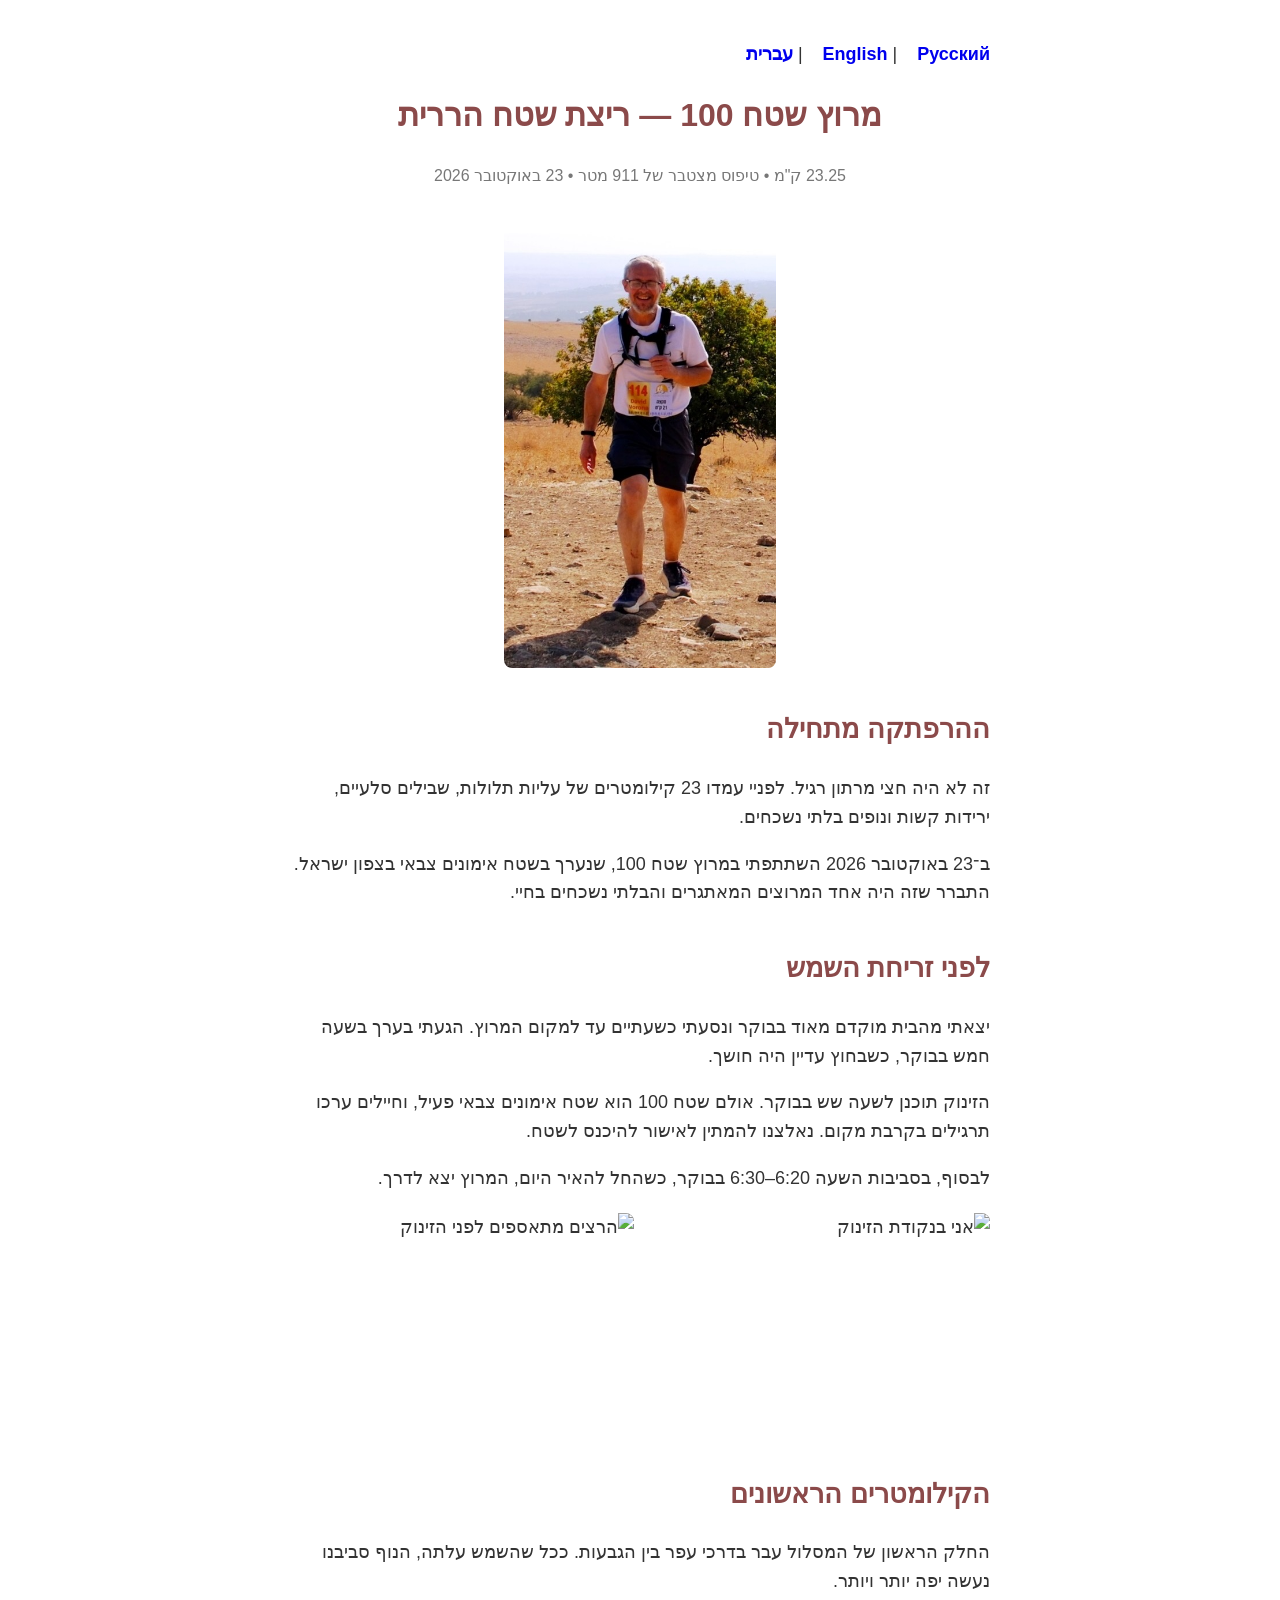
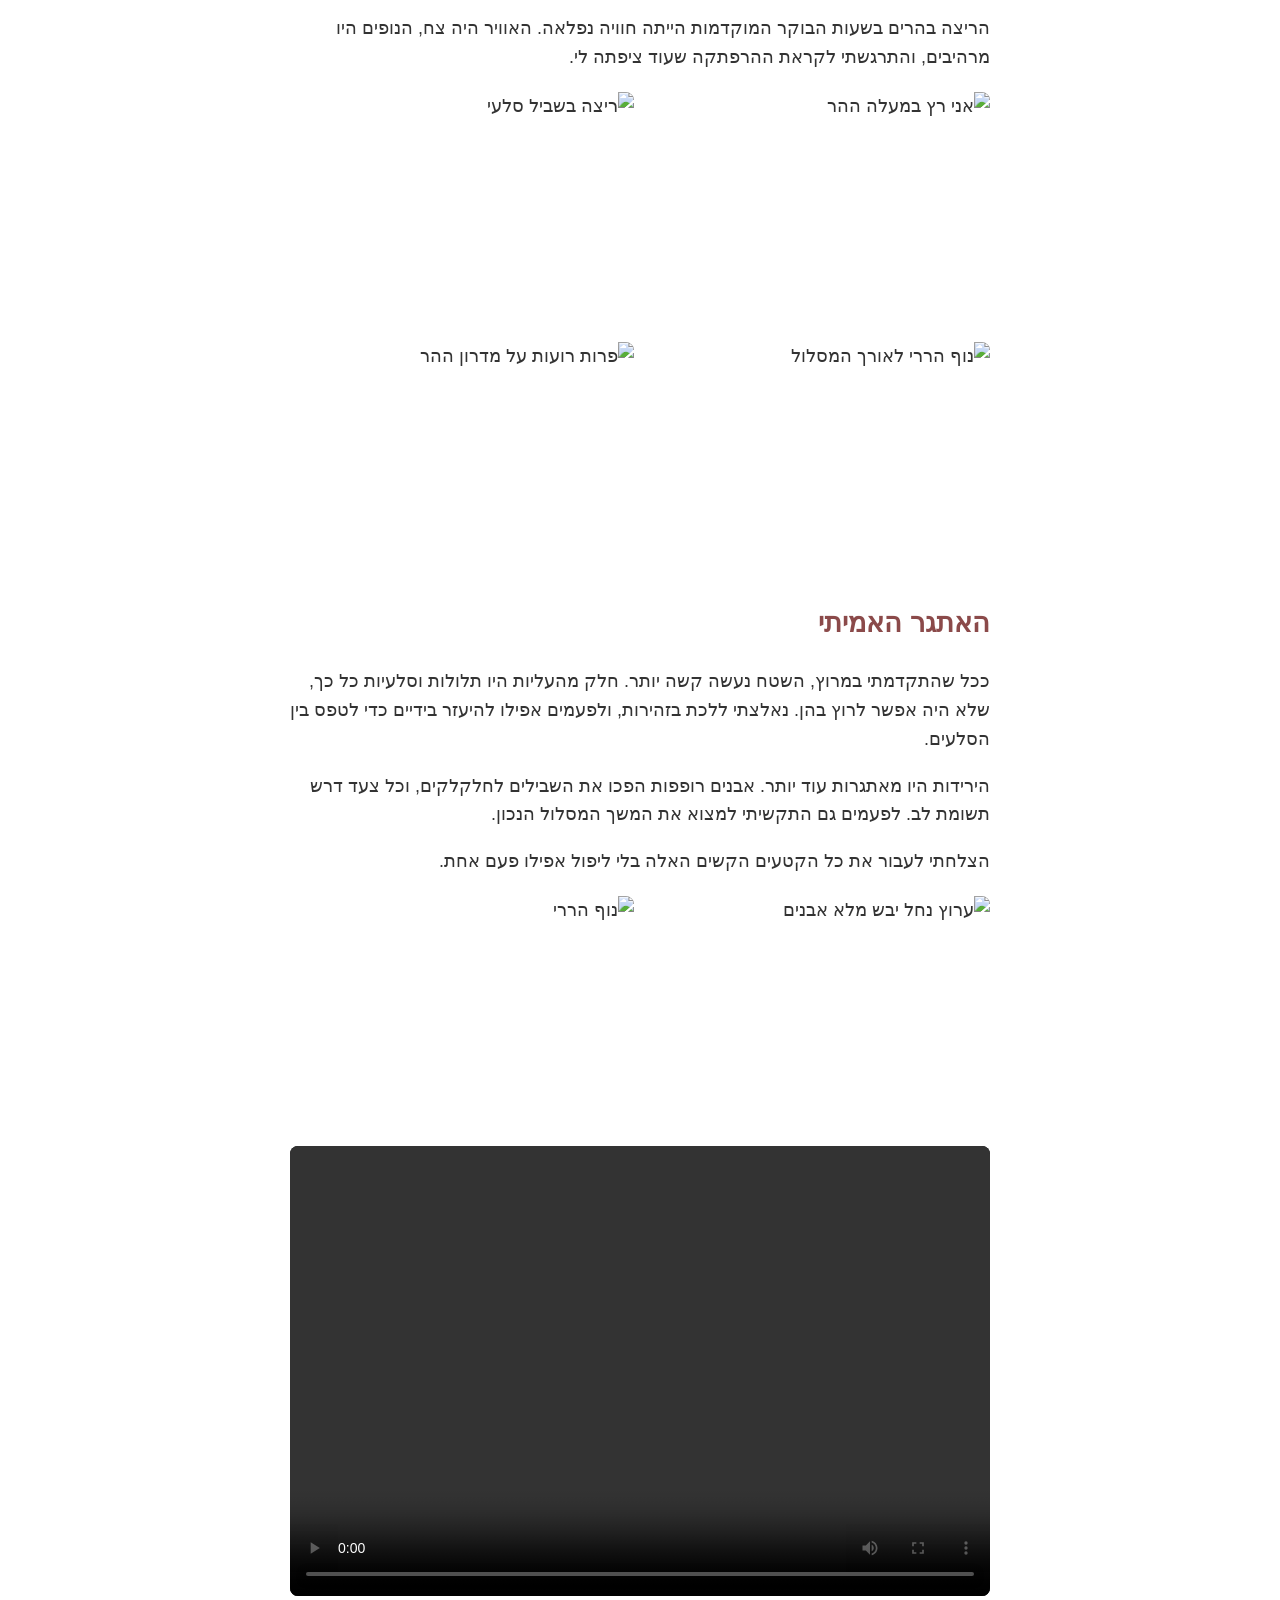
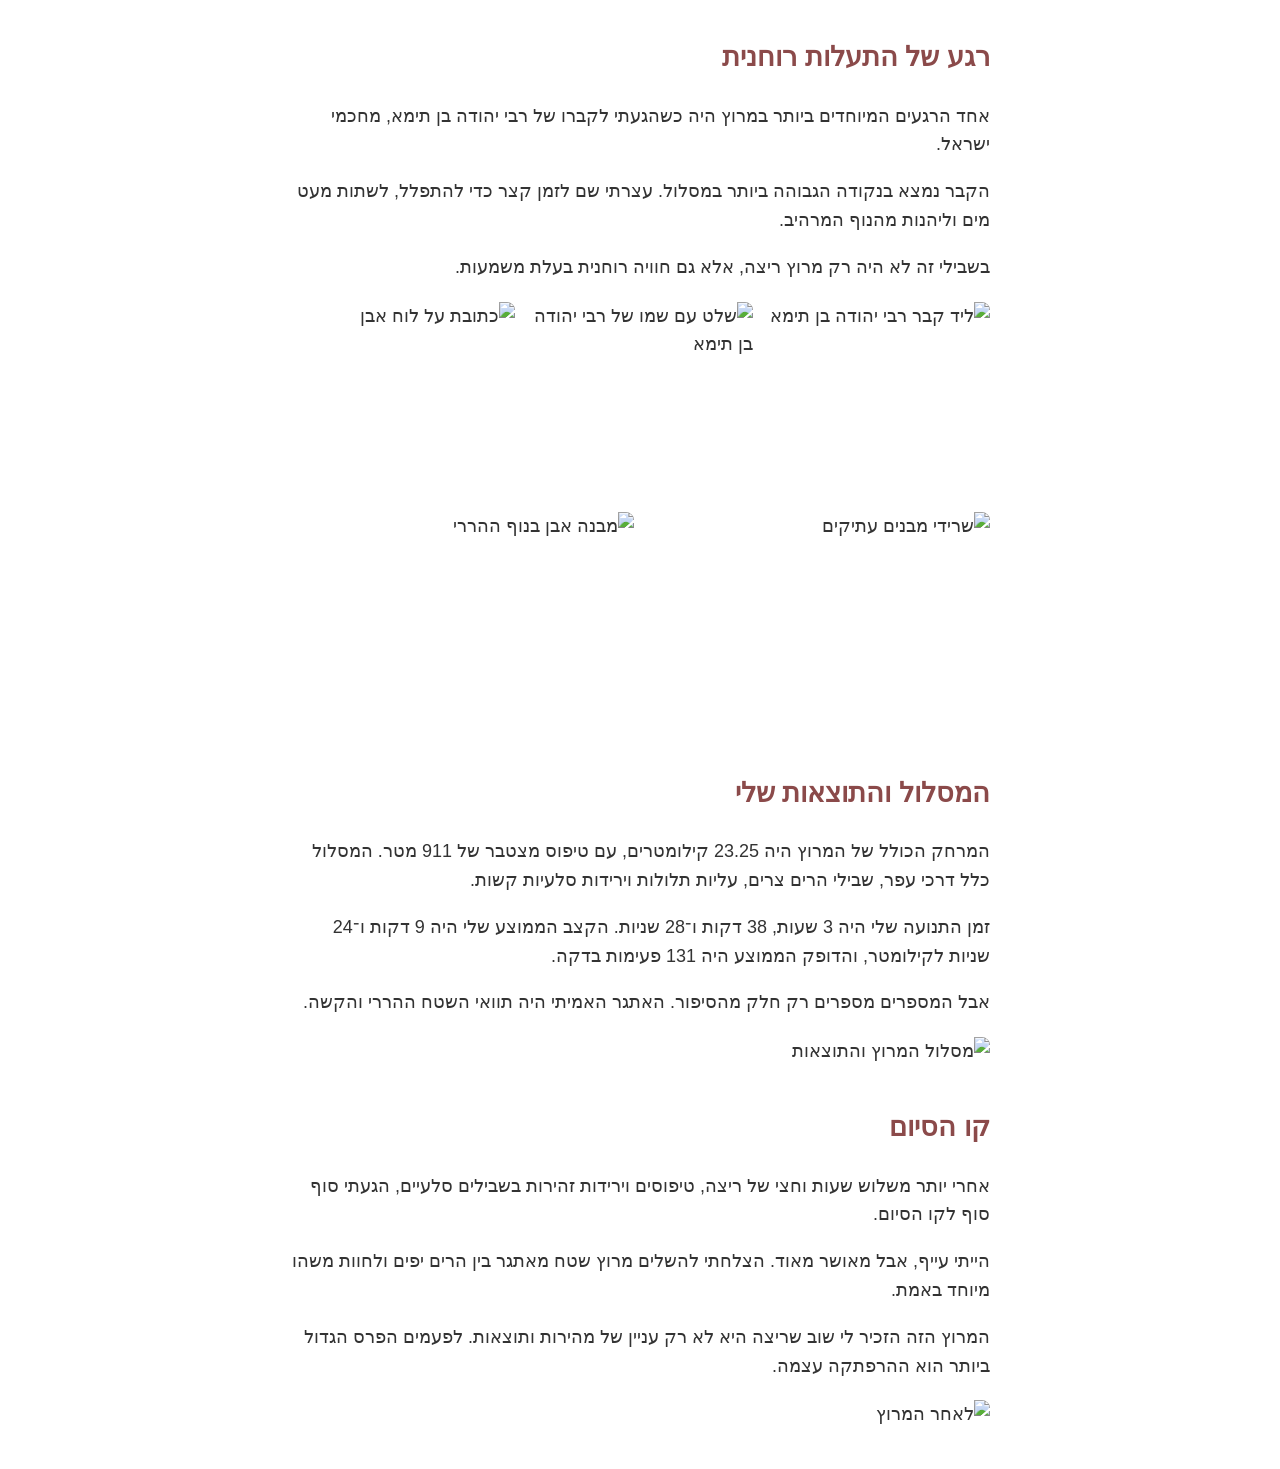
==== he.html @ be3e4b19 "Update website in three languages" ====
<!DOCTYPE html>
<html lang="he" dir="rtl">
<head>
    <meta charset="UTF-8">
    <meta name="viewport" content="width=device-width, initial-scale=1.0">
    <title>מרוץ שטח 100 — ריצת שטח הררית</title>
    <link rel="stylesheet" href="styles.css">
</head>
<body>

    <nav>
        <a href="index.html">English</a> |
        <a href="ru.html">Русский</a> |
        <a href="he.html">עברית</a>
    </nav>

    <h1>מרוץ שטח 100 — ריצת שטח הררית</h1>
    <p class="subtitle">23.25 ק"מ • טיפוס מצטבר של 911 מטר • 23 באוקטובר 2026</p>

    <img class="main-photo zoomable"
         src="media/runner-cropped.jpg"
         alt="רץ במסלול שטח 100">

    <!-- פרק 1 -->
    <h2>ההרפתקה מתחילה</h2>

    <p>זה לא היה חצי מרתון רגיל. לפניי עמדו 23 קילומטרים של עליות תלולות, שבילים סלעיים, ירידות קשות ונופים בלתי נשכחים.</p>

    <p>ב־23 באוקטובר 2026 השתתפתי במרוץ שטח 100, שנערך בשטח אימונים צבאי בצפון ישראל. התברר שזה היה אחד המרוצים המאתגרים והבלתי נשכחים בחיי.</p>

    <!-- פרק 2 -->
    <h2>לפני זריחת השמש</h2>

    <p>יצאתי מהבית מוקדם מאוד בבוקר ונסעתי כשעתיים עד למקום המרוץ. הגעתי בערך בשעה חמש בבוקר, כשבחוץ עדיין היה חושך.</p>

    <p>הזינוק תוכנן לשעה שש בבוקר. אולם שטח 100 הוא שטח אימונים צבאי פעיל, וחיילים ערכו תרגילים בקרבת מקום. נאלצנו להמתין לאישור להיכנס לשטח.</p>

    <p>לבסוף, בסביבות השעה 6:20–6:30 בבוקר, כשהחל להאיר היום, המרוץ יצא לדרך.</p>

    <div class="photo-grid two-photos">
        <img class="zoomable"
             src="media/IMG_6211_result.jpg"
             alt="אני בנקודת הזינוק">

        <img class="zoomable"
             src="media/start-all.jpg"
             alt="הרצים מתאספים לפני הזינוק">
    </div>

    <!-- פרק 3 -->
    <h2>הקילומטרים הראשונים</h2>

    <p>החלק הראשון של המסלול עבר בדרכי עפר בין הגבעות. ככל שהשמש עלתה, הנוף סביבנו נעשה יפה יותר ויותר.</p>

    <p>הריצה בהרים בשעות הבוקר המוקדמות הייתה חוויה נפלאה. האוויר היה צח, הנופים היו מרהיבים, והתרגשתי לקראת ההרפתקה שעוד ציפתה לי.</p>

    <div class="photo-grid two-photos">
        <img class="zoomable"
             src="media/running-front.jpg"
             alt="אני רץ במעלה ההר">

        <img class="zoomable"
             src="media/running-back.jpg"
             alt="ריצה בשביל סלעי">
    </div>

    <div class="photo-grid two-photos">
        <img class="zoomable"
             src="media/mountain-view.jpg"
             alt="נוף הררי לאורך המסלול">

        <img class="zoomable"
             src="media/cows.jpg"
             alt="פרות רועות על מדרון ההר">
    </div>

    <!-- פרק 4 -->
    <h2>האתגר האמיתי</h2>

    <p>ככל שהתקדמתי במרוץ, השטח נעשה קשה יותר. חלק מהעליות היו תלולות וסלעיות כל כך, שלא היה אפשר לרוץ בהן. נאלצתי ללכת בזהירות, ולפעמים אפילו להיעזר בידיים כדי לטפס בין הסלעים.</p>

    <p>הירידות היו מאתגרות עוד יותר. אבנים רופפות הפכו את השבילים לחלקלקים, וכל צעד דרש תשומת לב. לפעמים גם התקשיתי למצוא את המשך המסלול הנכון.</p>

    <p>הצלחתי לעבור את כל הקטעים הקשים האלה בלי ליפול אפילו פעם אחת.</p>

    <div class="photo-grid two-photos">
        <img class="zoomable"
             src="media/rocky-trail.jpg"
             alt="ערוץ נחל יבש מלא אבנים">

        <img class="zoomable"
             src="media/IMG_6213_result.jpg"
             alt="נוף הררי">
    </div>

    <video class="race-video" controls playsinline preload="metadata">
        <source src="media/Img 6232-web.mp4" type="video/mp4">
        הדפדפן שלך אינו תומך בהפעלת וידאו.
    </video>

    <!-- פרק 5 -->
    <h2>רגע של התעלות רוחנית</h2>

    <p>אחד הרגעים המיוחדים ביותר במרוץ היה כשהגעתי לקברו של רבי יהודה בן תימא, מחכמי ישראל.</p>

    <p>הקבר נמצא בנקודה הגבוהה ביותר במסלול. עצרתי שם לזמן קצר כדי להתפלל, לשתות מעט מים וליהנות מהנוף המרהיב.</p>

    <p>בשבילי זה לא היה רק מרוץ ריצה, אלא גם חוויה רוחנית בעלת משמעות.</p>

    <div class="photo-grid three-photos">
        <img class="zoomable"
             src="media/IMG_6230_result.jpg"
             alt="ליד קבר רבי יהודה בן תימא">

        <img class="zoomable"
             src="media/tomb-name.jpg"
             alt="שלט עם שמו של רבי יהודה בן תימא">

        <img class="zoomable"
             src="media/tomb-inscription.jpg"
             alt="כתובת על לוח אבן">
    </div>

    <div class="photo-grid two-photos">
        <img class="zoomable"
             src="media/ancient-ruins.jpg"
             alt="שרידי מבנים עתיקים">

        <img class="zoomable"
             src="media/stone-site.jpg"
             alt="מבנה אבן בנוף ההררי">
    </div>

    <!-- פרק 6 -->
    <h2>המסלול והתוצאות שלי</h2>

    <p>המרחק הכולל של המרוץ היה 23.25 קילומטרים, עם טיפוס מצטבר של 911 מטר. המסלול כלל דרכי עפר, שבילי הרים צרים, עליות תלולות וירידות סלעיות קשות.</p>

    <p>זמן התנועה שלי היה 3 שעות, 38 דקות ו־28 שניות. הקצב הממוצע שלי היה 9 דקות ו־24 שניות לקילומטר, והדופק הממוצע היה 131 פעימות בדקה.</p>

    <p>אבל המספרים מספרים רק חלק מהסיפור. האתגר האמיתי היה תוואי השטח ההררי והקשה.</p>

    <img class="chapter-photo zoomable"
         src="media/IMG_2606_result.jpg"
         alt="מסלול המרוץ והתוצאות">

    <!-- פרק 7 -->
    <h2>קו הסיום</h2>

    <p>אחרי יותר משלוש שעות וחצי של ריצה, טיפוסים וירידות זהירות בשבילים סלעיים, הגעתי סוף סוף לקו הסיום.</p>

    <p>הייתי עייף, אבל מאושר מאוד. הצלחתי להשלים מרוץ שטח מאתגר בין הרים יפים ולחוות משהו מיוחד באמת.</p>

    <p>המרוץ הזה הזכיר לי שוב שריצה היא לא רק עניין של מהירות ותוצאות. לפעמים הפרס הגדול ביותר הוא ההרפתקה עצמה.</p>

    <img class="chapter-photo zoomable"
         src="media/IMG_2605_result.jpg"
         alt="לאחר המרוץ">

    <!-- חלון להצגת תמונה מוגדלת -->

    <div id="photo-overlay" aria-hidden="true">
        <button id="close-photo"
                type="button"
                aria-label="סגירת תמונה">×</button>
        <img id="enlarged-photo" alt="">
    </div>

    <script>
        const overlay = document.getElementById("photo-overlay");
        const enlargedPhoto = document.getElementById("enlarged-photo");
        const closeButton = document.getElementById("close-photo");

        document.querySelectorAll(".zoomable").forEach(function(photo) {
            photo.addEventListener("click", function() {
                enlargedPhoto.src = photo.src;
                enlargedPhoto.alt = photo.alt;
                overlay.classList.add("open");
                overlay.setAttribute("aria-hidden", "false");
            });
        });

        function closePhoto() {
            overlay.classList.remove("open");
            overlay.setAttribute("aria-hidden", "true");
            enlargedPhoto.removeAttribute("src");
        }

        closeButton.addEventListener("click", closePhoto);

        overlay.addEventListener("click", function(event) {
            if (event.target === overlay || event.target === enlargedPhoto) {
                closePhoto();
            }
        });

        document.addEventListener("keydown", function(event) {
            if (event.key === "Escape") {
                closePhoto();
            }
        });
    </script>

</body>
</html>
---- styles.css ----
/* Main page layout */

body {
    max-width: 700px;
    margin: 40px auto;
    padding: 0 20px;
    font-family: Arial, sans-serif;
    font-size: 18px;
    line-height: 1.6;
    color: #333;
}

/* Main title */

h1 {
    text-align: center;
    color: #8b4a4a;
    font-size: 32px;
}

/* Subtitle */

.subtitle {
    text-align: center;
    color: #777;
    font-size: 16px;
    margin-bottom: 30px;
}

/* Chapter titles */

h2 {
    color: #8b4a4a;
    margin-top: 40px;
}

/* Main photo */

.main-photo {
    display: block;
    max-width: 100%;
    max-height: 450px;
    width: auto;
    height: auto;
    margin: 30px auto;
    border-radius: 8px;
}

/* Photo galleries */

.photo-grid {
    display: grid;
    gap: 12px;
    margin: 20px 0 30px;
}

.two-photos {
    grid-template-columns: repeat(2, minmax(0, 1fr));
}

.three-photos {
    grid-template-columns: repeat(3, minmax(0, 1fr));
}

.photo-grid img {
    display: block;
    width: 100%;
    height: 220px;
    object-fit: cover;
    border-radius: 8px;
}

.three-photos img {
    height: 180px;
}

/* Single chapter photos */

.chapter-photo {
    display: block;
    width: auto;
    max-width: 100%;
    max-height: 450px;
    height: auto;
    object-fit: contain;
    margin: 20px auto 30px;
    border-radius: 8px;
}

/* Clickable photos */

.zoomable {
    cursor: zoom-in;
}

/* Video */

.race-video {
    display: block;
    width: auto;
    max-width: 100%;
    height: 450px;
    margin: 20px auto 30px;
    border-radius: 8px;
    background: #000;
}

/* Language navigation */

nav {
    text-align: right;
    margin-bottom: 20px;
}

nav a {
    margin-left: 15px;
    text-decoration: none;
    font-weight: bold;
}

/* Hebrew page */

html[lang="he"] body {
    margin-left: auto;
    margin-right: auto;
}

/* Enlarged photo overlay */

#photo-overlay {
    display: none;
    position: fixed;
    inset: 0;
    background: rgba(0, 0, 0, 0.92);
    z-index: 1000;
    align-items: center;
    justify-content: center;
    padding: 20px;
    box-sizing: border-box;
}

#photo-overlay.open {
    display: flex;
}

#enlarged-photo {
    display: block;
    max-width: 100%;
    max-height: 90vh;
    width: auto;
    height: auto;
    object-fit: contain;
    cursor: zoom-out;
}

#close-photo {
    position: absolute;
    top: 10px;
    right: 20px;
    border: none;
    background: transparent;
    color: white;
    font-size: 42px;
    cursor: pointer;
}

/* Mobile phones */

@media (max-width: 480px) {

    body {
        margin: 20px auto;
        padding: 0 12px;
        font-size: 16px;
    }

    h1 {
        font-size: 26px;
    }

    .photo-grid {
        gap: 8px;
    }

    .photo-grid img {
        height: 150px;
    }

    .three-photos img {
        height: 110px;
    }

    .race-video {
        height: 380px;
    }
}
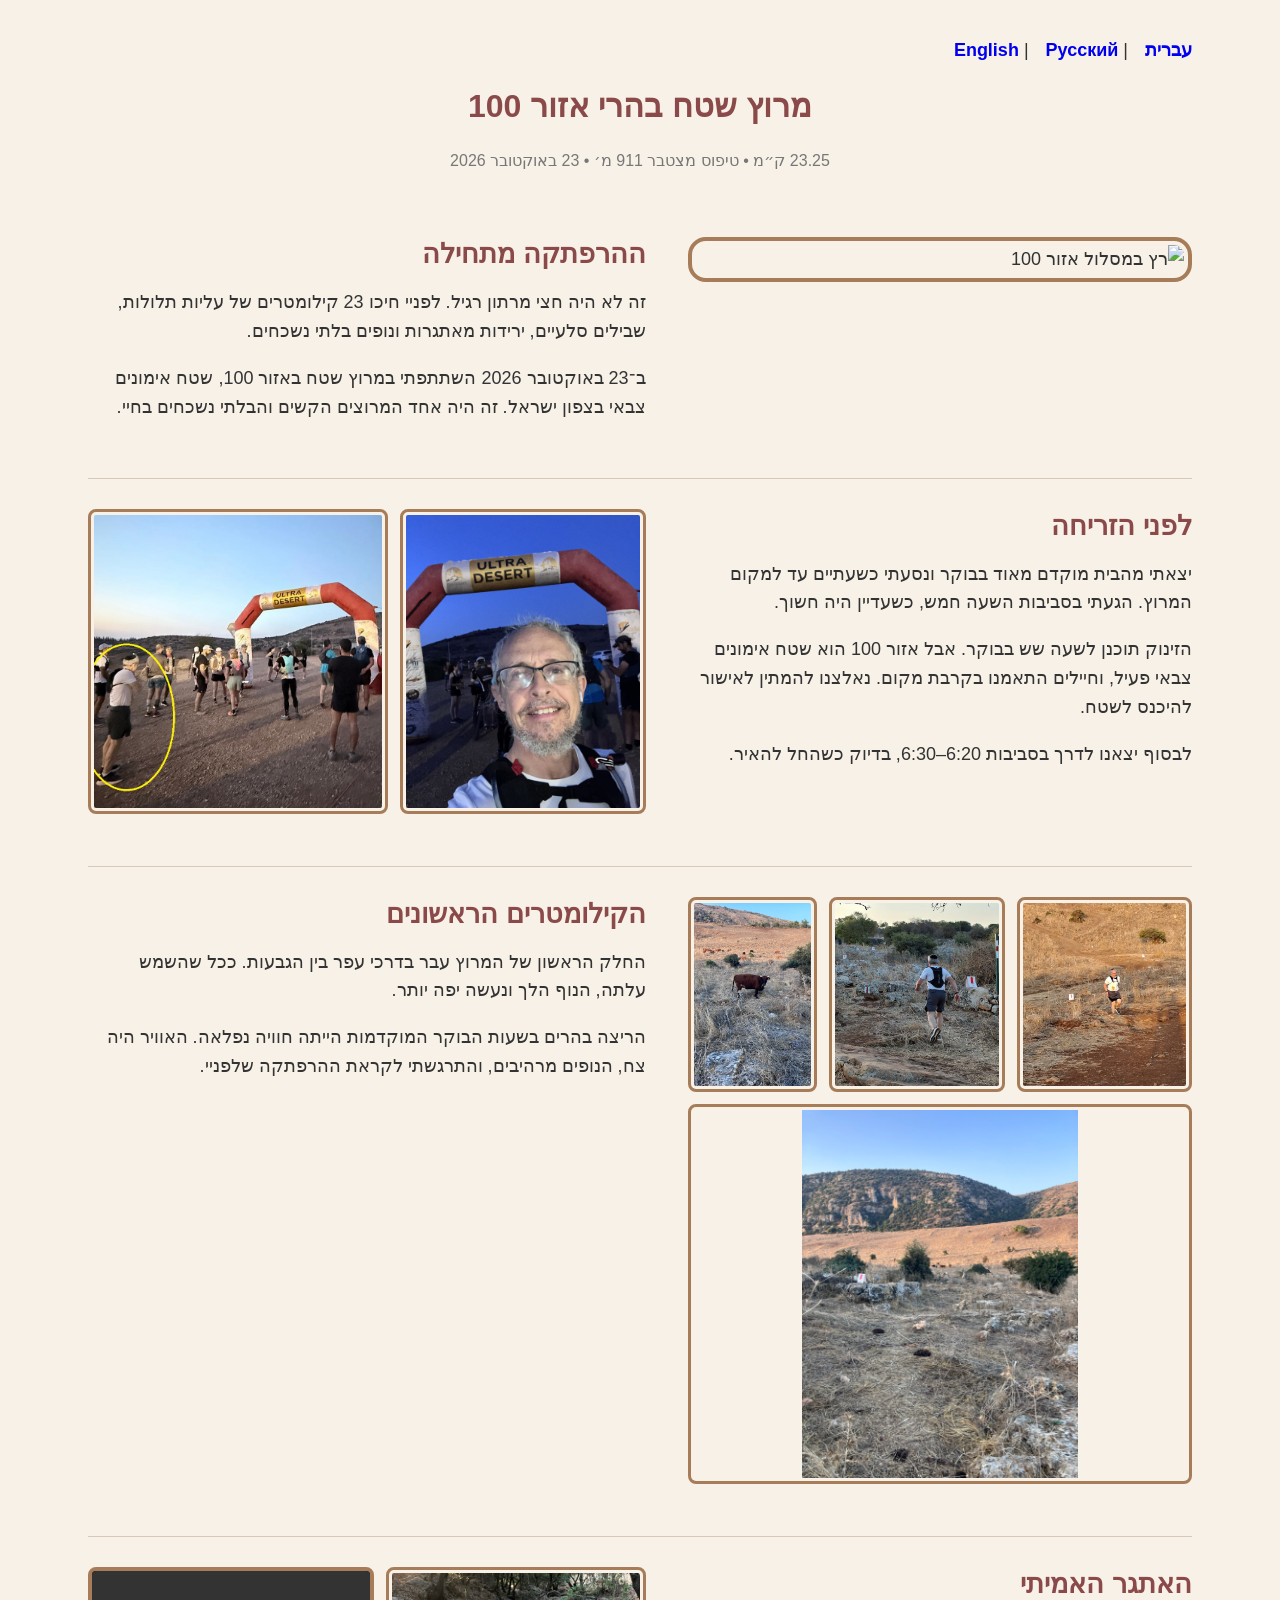
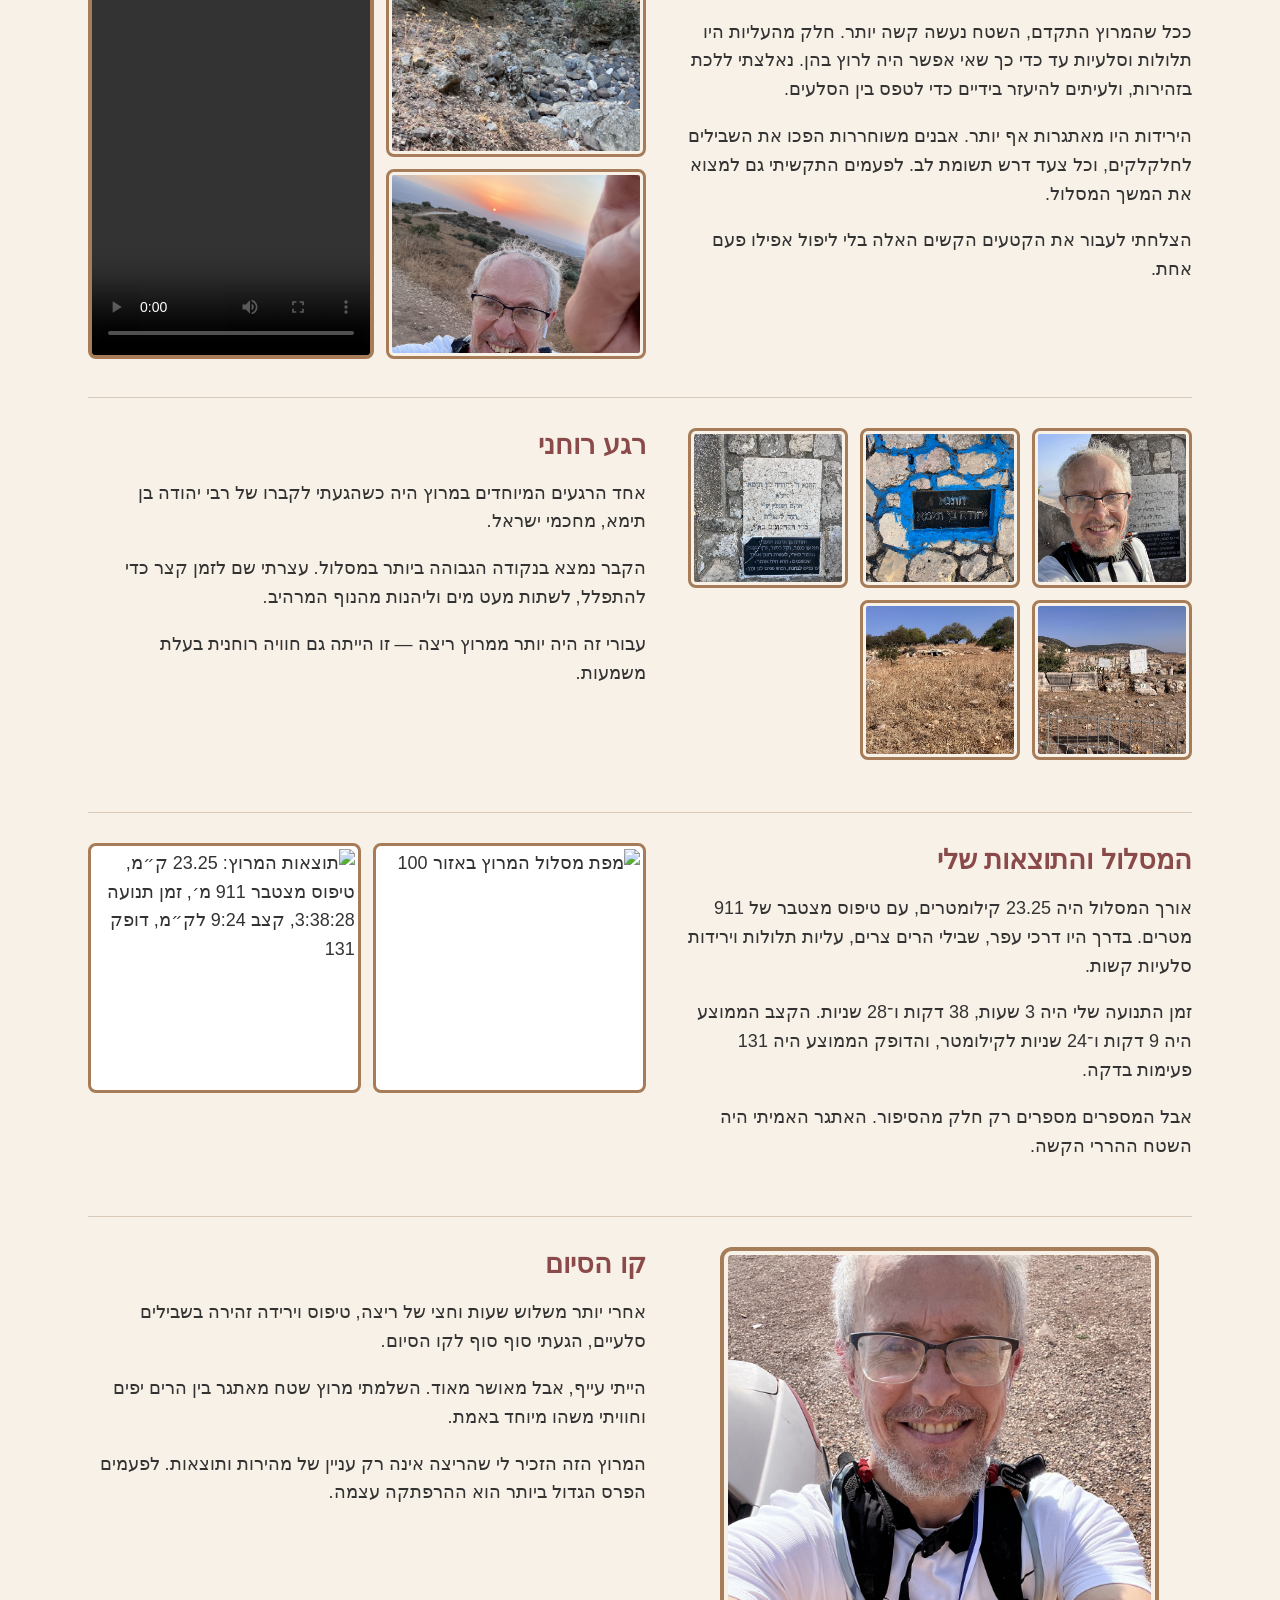
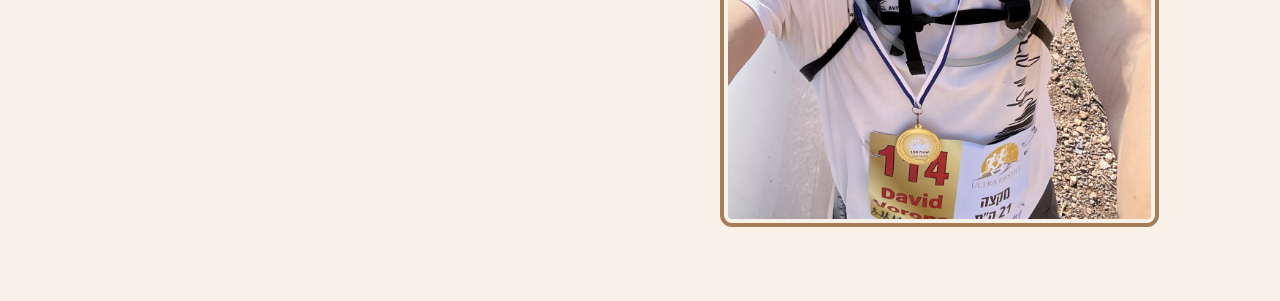
==== commit 773b0932: "Add files via upload" ====
--- a/he.html
+++ b/he.html
@@ -1,205 +1,148 @@
-<!DOCTYPE html>
-<html lang="he" dir="rtl">
-<head>
-    <meta charset="UTF-8">
-    <meta name="viewport" content="width=device-width, initial-scale=1.0">
-    <title>מרוץ שטח 100 — ריצת שטח הררית</title>
-    <link rel="stylesheet" href="styles.css">
-</head>
-<body>
-
-    <nav>
-        <a href="index.html">English</a> |
-        <a href="ru.html">Русский</a> |
-        <a href="he.html">עברית</a>
-    </nav>
-
-    <h1>מרוץ שטח 100 — ריצת שטח הררית</h1>
-    <p class="subtitle">23.25 ק"מ • טיפוס מצטבר של 911 מטר • 23 באוקטובר 2026</p>
-
-    <img class="main-photo zoomable"
-         src="media/runner-cropped.jpg"
-         alt="רץ במסלול שטח 100">
-
-    <!-- פרק 1 -->
-    <h2>ההרפתקה מתחילה</h2>
-
-    <p>זה לא היה חצי מרתון רגיל. לפניי עמדו 23 קילומטרים של עליות תלולות, שבילים סלעיים, ירידות קשות ונופים בלתי נשכחים.</p>
-
-    <p>ב־23 באוקטובר 2026 השתתפתי במרוץ שטח 100, שנערך בשטח אימונים צבאי בצפון ישראל. התברר שזה היה אחד המרוצים המאתגרים והבלתי נשכחים בחיי.</p>
-
-    <!-- פרק 2 -->
-    <h2>לפני זריחת השמש</h2>
-
-    <p>יצאתי מהבית מוקדם מאוד בבוקר ונסעתי כשעתיים עד למקום המרוץ. הגעתי בערך בשעה חמש בבוקר, כשבחוץ עדיין היה חושך.</p>
-
-    <p>הזינוק תוכנן לשעה שש בבוקר. אולם שטח 100 הוא שטח אימונים צבאי פעיל, וחיילים ערכו תרגילים בקרבת מקום. נאלצנו להמתין לאישור להיכנס לשטח.</p>
-
-    <p>לבסוף, בסביבות השעה 6:20–6:30 בבוקר, כשהחל להאיר היום, המרוץ יצא לדרך.</p>
-
-    <div class="photo-grid two-photos">
-        <img class="zoomable"
-             src="media/IMG_6211_result.jpg"
-             alt="אני בנקודת הזינוק">
-
-        <img class="zoomable"
-             src="media/start-all.jpg"
-             alt="הרצים מתאספים לפני הזינוק">
-    </div>
-
-    <!-- פרק 3 -->
-    <h2>הקילומטרים הראשונים</h2>
-
-    <p>החלק הראשון של המסלול עבר בדרכי עפר בין הגבעות. ככל שהשמש עלתה, הנוף סביבנו נעשה יפה יותר ויותר.</p>
-
-    <p>הריצה בהרים בשעות הבוקר המוקדמות הייתה חוויה נפלאה. האוויר היה צח, הנופים היו מרהיבים, והתרגשתי לקראת ההרפתקה שעוד ציפתה לי.</p>
-
-    <div class="photo-grid two-photos">
-        <img class="zoomable"
-             src="media/running-front.jpg"
-             alt="אני רץ במעלה ההר">
-
-        <img class="zoomable"
-             src="media/running-back.jpg"
-             alt="ריצה בשביל סלעי">
-    </div>
-
-    <div class="photo-grid two-photos">
-        <img class="zoomable"
-             src="media/mountain-view.jpg"
-             alt="נוף הררי לאורך המסלול">
-
-        <img class="zoomable"
-             src="media/cows.jpg"
-             alt="פרות רועות על מדרון ההר">
-    </div>
-
-    <!-- פרק 4 -->
-    <h2>האתגר האמיתי</h2>
-
-    <p>ככל שהתקדמתי במרוץ, השטח נעשה קשה יותר. חלק מהעליות היו תלולות וסלעיות כל כך, שלא היה אפשר לרוץ בהן. נאלצתי ללכת בזהירות, ולפעמים אפילו להיעזר בידיים כדי לטפס בין הסלעים.</p>
-
-    <p>הירידות היו מאתגרות עוד יותר. אבנים רופפות הפכו את השבילים לחלקלקים, וכל צעד דרש תשומת לב. לפעמים גם התקשיתי למצוא את המשך המסלול הנכון.</p>
-
-    <p>הצלחתי לעבור את כל הקטעים הקשים האלה בלי ליפול אפילו פעם אחת.</p>
-
-    <div class="photo-grid two-photos">
-        <img class="zoomable"
-             src="media/rocky-trail.jpg"
-             alt="ערוץ נחל יבש מלא אבנים">
-
-        <img class="zoomable"
-             src="media/IMG_6213_result.jpg"
-             alt="נוף הררי">
-    </div>
-
-    <video class="race-video" controls playsinline preload="metadata">
-        <source src="media/Img 6232-web.mp4" type="video/mp4">
-        הדפדפן שלך אינו תומך בהפעלת וידאו.
-    </video>
-
-    <!-- פרק 5 -->
-    <h2>רגע של התעלות רוחנית</h2>
-
-    <p>אחד הרגעים המיוחדים ביותר במרוץ היה כשהגעתי לקברו של רבי יהודה בן תימא, מחכמי ישראל.</p>
-
-    <p>הקבר נמצא בנקודה הגבוהה ביותר במסלול. עצרתי שם לזמן קצר כדי להתפלל, לשתות מעט מים וליהנות מהנוף המרהיב.</p>
-
-    <p>בשבילי זה לא היה רק מרוץ ריצה, אלא גם חוויה רוחנית בעלת משמעות.</p>
-
-    <div class="photo-grid three-photos">
-        <img class="zoomable"
-             src="media/IMG_6230_result.jpg"
-             alt="ליד קבר רבי יהודה בן תימא">
-
-        <img class="zoomable"
-             src="media/tomb-name.jpg"
-             alt="שלט עם שמו של רבי יהודה בן תימא">
-
-        <img class="zoomable"
-             src="media/tomb-inscription.jpg"
-             alt="כתובת על לוח אבן">
-    </div>
-
-    <div class="photo-grid two-photos">
-        <img class="zoomable"
-             src="media/ancient-ruins.jpg"
-             alt="שרידי מבנים עתיקים">
-
-        <img class="zoomable"
-             src="media/stone-site.jpg"
-             alt="מבנה אבן בנוף ההררי">
-    </div>
-
-    <!-- פרק 6 -->
-    <h2>המסלול והתוצאות שלי</h2>
-
-    <p>המרחק הכולל של המרוץ היה 23.25 קילומטרים, עם טיפוס מצטבר של 911 מטר. המסלול כלל דרכי עפר, שבילי הרים צרים, עליות תלולות וירידות סלעיות קשות.</p>
-
-    <p>זמן התנועה שלי היה 3 שעות, 38 דקות ו־28 שניות. הקצב הממוצע שלי היה 9 דקות ו־24 שניות לקילומטר, והדופק הממוצע היה 131 פעימות בדקה.</p>
-
-    <p>אבל המספרים מספרים רק חלק מהסיפור. האתגר האמיתי היה תוואי השטח ההררי והקשה.</p>
-
-    <img class="chapter-photo zoomable"
-         src="media/IMG_2606_result.jpg"
-         alt="מסלול המרוץ והתוצאות">
-
-    <!-- פרק 7 -->
-    <h2>קו הסיום</h2>
-
-    <p>אחרי יותר משלוש שעות וחצי של ריצה, טיפוסים וירידות זהירות בשבילים סלעיים, הגעתי סוף סוף לקו הסיום.</p>
-
-    <p>הייתי עייף, אבל מאושר מאוד. הצלחתי להשלים מרוץ שטח מאתגר בין הרים יפים ולחוות משהו מיוחד באמת.</p>
-
-    <p>המרוץ הזה הזכיר לי שוב שריצה היא לא רק עניין של מהירות ותוצאות. לפעמים הפרס הגדול ביותר הוא ההרפתקה עצמה.</p>
-
-    <img class="chapter-photo zoomable"
-         src="media/IMG_2605_result.jpg"
-         alt="לאחר המרוץ">
-
-    <!-- חלון להצגת תמונה מוגדלת -->
-
-    <div id="photo-overlay" aria-hidden="true">
-        <button id="close-photo"
-                type="button"
-                aria-label="סגירת תמונה">×</button>
-        <img id="enlarged-photo" alt="">
-    </div>
-
-    <script>
-        const overlay = document.getElementById("photo-overlay");
-        const enlargedPhoto = document.getElementById("enlarged-photo");
-        const closeButton = document.getElementById("close-photo");
-
-        document.querySelectorAll(".zoomable").forEach(function(photo) {
-            photo.addEventListener("click", function() {
-                enlargedPhoto.src = photo.src;
-                enlargedPhoto.alt = photo.alt;
-                overlay.classList.add("open");
-                overlay.setAttribute("aria-hidden", "false");
-            });
-        });
-
-        function closePhoto() {
-            overlay.classList.remove("open");
-            overlay.setAttribute("aria-hidden", "true");
-            enlargedPhoto.removeAttribute("src");
-        }
-
-        closeButton.addEventListener("click", closePhoto);
-
-        overlay.addEventListener("click", function(event) {
-            if (event.target === overlay || event.target === enlargedPhoto) {
-                closePhoto();
-            }
-        });
-
-        document.addEventListener("keydown", function(event) {
-            if (event.key === "Escape") {
-                closePhoto();
-            }
-        });
-    </script>
-
-</body>
-</html>+<!DOCTYPE html>
+
+<html dir="rtl" lang="he">
+<head>
+<meta charset="utf-8"/>
+<meta content="width=device-width, initial-scale=1.0" name="viewport"/>
+<title>מרוץ שטח בהרי אזור 100</title>
+<link href="styles.css" rel="stylesheet"/>
+</head>
+<body>
+<nav aria-label="Languages" dir="ltr">
+<a href="index.html">English</a> |
+    <a href="ru.html">Русский</a> |
+    <a href="he.html">עברית</a>
+</nav>
+<header class="page-header">
+<h1>מרוץ שטח בהרי אזור 100</h1>
+<p class="subtitle">23.25 ק״מ • טיפוס מצטבר 911 מ׳ • 23 באוקטובר 2026</p>
+</header>
+<main>
+<section class="chapter">
+<div class="chapter-media">
+<img alt="רץ במסלול אזור 100" class="main-photo zoomable" src="media/main-new.jpg"/>
+</div>
+<div class="chapter-text">
+<h2>ההרפתקה מתחילה</h2>
+<p>זה לא היה חצי מרתון רגיל. לפניי חיכו 23 קילומטרים של עליות תלולות, שבילים סלעיים, ירידות מאתגרות ונופים בלתי נשכחים.</p>
+<p>ב־23 באוקטובר 2026 השתתפתי במרוץ שטח באזור 100, שטח אימונים צבאי בצפון ישראל. זה היה אחד המרוצים הקשים והבלתי נשכחים בחיי.</p>
+</div>
+</section>
+<section class="chapter reverse">
+<div class="chapter-media">
+<div class="photo-grid sunrise-grid">
+<img alt="אני בקו הזינוק" class="zoomable" src="media/IMG_6211_result.jpg"/>
+<img alt="הרצים מתכנסים לפני הזינוק" class="zoomable" src="media/start-all.jpg"/>
+</div>
+</div>
+<div class="chapter-text">
+<h2>לפני הזריחה</h2>
+<p>יצאתי מהבית מוקדם מאוד בבוקר ונסעתי כשעתיים עד למקום המרוץ. הגעתי בסביבות השעה חמש, כשעדיין היה חשוך.</p>
+<p>הזינוק תוכנן לשעה שש בבוקר. אבל אזור 100 הוא שטח אימונים צבאי פעיל, וחיילים התאמנו בקרבת מקום. נאלצנו להמתין לאישור להיכנס לשטח.</p>
+<p>לבסוף יצאנו לדרך בסביבות 6:20–6:30, בדיוק כשהחל להאיר.</p>
+</div>
+</section>
+<section class="chapter">
+<div class="chapter-media">
+<div class="photo-grid first-kilometers-grid">
+<img alt="ריצה בעלייה" class="zoomable" src="media/running-front.jpg"/>
+<img alt="ריצה בשביל סלעי" class="zoomable" src="media/running-back.jpg"/>
+<img alt="פרות רועות בגבעות" class="zoomable" src="media/cows.jpg"/>
+<img alt="נוף ההרים לאורך המסלול" class="zoomable landscape-photo" src="media/mountain-view.jpg"/>
+</div>
+</div>
+<div class="chapter-text">
+<h2>הקילומטרים הראשונים</h2>
+<p>החלק הראשון של המרוץ עבר בדרכי עפר בין הגבעות. ככל שהשמש עלתה, הנוף הלך ונעשה יפה יותר.</p>
+<p>הריצה בהרים בשעות הבוקר המוקדמות הייתה חוויה נפלאה. האוויר היה צח, הנופים מרהיבים, והתרגשתי לקראת ההרפתקה שלפניי.</p>
+</div>
+</section>
+<section class="chapter reverse">
+<div class="chapter-media">
+<div class="challenge-layout">
+<div class="challenge-stills">
+<img alt="ערוץ נחל מלא אבנים" class="zoomable" src="media/rocky-trail.jpg"/>
+<img alt="נוף הררי" class="zoomable" src="media/IMG_6213_result.jpg"/>
+</div>
+<video class="race-video" controls="" playsinline="" preload="metadata">
+<source src="media/Img 6232-web.mp4" type="video/mp4"/>הדפדפן שלך אינו תומך בהפעלת וידאו.
+          </video>
+</div>
+</div>
+<div class="chapter-text">
+<h2>האתגר האמיתי</h2>
+<p>ככל שהמרוץ התקדם, השטח נעשה קשה יותר. חלק מהעליות היו תלולות וסלעיות עד כדי כך שאי אפשר היה לרוץ בהן. נאלצתי ללכת בזהירות, ולעיתים להיעזר בידיים כדי לטפס בין הסלעים.</p>
+<p>הירידות היו מאתגרות אף יותר. אבנים משוחררות הפכו את השבילים לחלקלקים, וכל צעד דרש תשומת לב. לפעמים התקשיתי גם למצוא את המשך המסלול.</p>
+<p>הצלחתי לעבור את הקטעים הקשים האלה בלי ליפול אפילו פעם אחת.</p>
+</div>
+</section>
+<section class="chapter">
+<div class="chapter-media">
+
+
+<div class="spiritual-grid"><img alt="ליד קבר רבי יהודה בן תימא" class="zoomable" src="media/IMG_6230_result.jpg"/><img alt="שמו של רבי יהודה בן תימא" class="zoomable" src="media/tomb-name.jpg"/><img alt="כתובת על הקבר" class="zoomable" src="media/tomb-inscription.jpg"/><img alt="שרידים עתיקים סמוך למסלול" class="zoomable" src="media/ancient-ruins.jpg"/><img alt="מבנה אבן בנוף" class="zoomable wide" src="media/stone-site.jpg"/></div></div>
+<div class="chapter-text">
+<h2>רגע רוחני</h2>
+<p>אחד הרגעים המיוחדים במרוץ היה כשהגעתי לקברו של רבי יהודה בן תימא, מחכמי ישראל.</p>
+<p>הקבר נמצא בנקודה הגבוהה ביותר במסלול. עצרתי שם לזמן קצר כדי להתפלל, לשתות מעט מים וליהנות מהנוף המרהיב.</p>
+<p>עבורי זה היה יותר ממרוץ ריצה — זו הייתה גם חוויה רוחנית בעלת משמעות.</p>
+</div>
+</section>
+<section class="chapter reverse">
+<div class="chapter-media">
+<div class="strava-pair">
+<img alt="מפת מסלול המרוץ באזור 100" class="zoomable" src="media/strava-map.jpg"/>
+<img alt="תוצאות המרוץ: 23.25 ק״מ, טיפוס מצטבר 911 מ׳, זמן תנועה 3:38:28, קצב 9:24 לק״מ, דופק 131" class="zoomable" src="media/strava-results.jpg"/>
+</div>
+</div>
+<div class="chapter-text">
+<h2>המסלול והתוצאות שלי</h2>
+<p>אורך המסלול היה 23.25 קילומטרים, עם טיפוס מצטבר של 911 מטרים. בדרך היו דרכי עפר, שבילי הרים צרים, עליות תלולות וירידות סלעיות קשות.</p>
+<p>זמן התנועה שלי היה 3 שעות, 38 דקות ו־28 שניות. הקצב הממוצע היה 9 דקות ו־24 שניות לקילומטר, והדופק הממוצע היה 131 פעימות בדקה.</p>
+<p>אבל המספרים מספרים רק חלק מהסיפור. האתגר האמיתי היה השטח ההררי הקשה.</p>
+</div>
+</section>
+<section class="chapter">
+<div class="chapter-media">
+<img alt="אחרי המרוץ" class="chapter-photo zoomable" src="media/IMG_2605_result.jpg"/>
+</div>
+<div class="chapter-text">
+<h2>קו הסיום</h2>
+<p>אחרי יותר משלוש שעות וחצי של ריצה, טיפוס וירידה זהירה בשבילים סלעיים, הגעתי סוף סוף לקו הסיום.</p>
+<p>הייתי עייף, אבל מאושר מאוד. השלמתי מרוץ שטח מאתגר בין הרים יפים וחוויתי משהו מיוחד באמת.</p>
+<p>המרוץ הזה הזכיר לי שהריצה אינה רק עניין של מהירות ותוצאות. לפעמים הפרס הגדול ביותר הוא ההרפתקה עצמה.</p>
+</div>
+</section>
+</main>
+<div aria-hidden="true" aria-label="תמונה מוגדלת" id="photo-overlay" role="dialog">
+<button aria-label="סגירת התמונה" id="close-photo" type="button">×</button>
+<img alt="" id="enlarged-photo"/>
+</div>
+<script>
+    const overlay = document.getElementById("photo-overlay");
+    const enlargedPhoto = document.getElementById("enlarged-photo");
+    const closeButton = document.getElementById("close-photo");
+    document.querySelectorAll(".zoomable").forEach(function(photo) {
+      photo.addEventListener("click", function() {
+        enlargedPhoto.src = photo.src;
+        enlargedPhoto.alt = photo.alt;
+        overlay.classList.add("open");
+        overlay.setAttribute("aria-hidden", "false");
+        closeButton.focus();
+      });
+    });
+    function closePhoto() {
+      overlay.classList.remove("open");
+      overlay.setAttribute("aria-hidden", "true");
+      enlargedPhoto.removeAttribute("src");
+    }
+    closeButton.addEventListener("click", closePhoto);
+    overlay.addEventListener("click", function(event) {
+      if (event.target === overlay || event.target === enlargedPhoto) closePhoto();
+    });
+    document.addEventListener("keydown", function(event) {
+      if (event.key === "Escape") closePhoto();
+    });
+  </script>
+</body>
+</html>
--- a/styles.css
+++ b/styles.css
@@ -1,196 +1,242 @@
-/* Main page layout */
-
-body {
-    max-width: 700px;
-    margin: 40px auto;
-    padding: 0 20px;
-    font-family: Arial, sans-serif;
-    font-size: 18px;
-    line-height: 1.6;
-    color: #333;
-}
-
-/* Main title */
-
-h1 {
-    text-align: center;
-    color: #8b4a4a;
-    font-size: 32px;
-}
-
-/* Subtitle */
-
-.subtitle {
-    text-align: center;
-    color: #777;
-    font-size: 16px;
-    margin-bottom: 30px;
-}
-
-/* Chapter titles */
-
-h2 {
-    color: #8b4a4a;
-    margin-top: 40px;
-}
-
-/* Main photo */
-
-.main-photo {
-    display: block;
-    max-width: 100%;
-    max-height: 450px;
-    width: auto;
-    height: auto;
-    margin: 30px auto;
-    border-radius: 8px;
-}
-
-/* Photo galleries */
-
-.photo-grid {
-    display: grid;
-    gap: 12px;
-    margin: 20px 0 30px;
-}
-
-.two-photos {
-    grid-template-columns: repeat(2, minmax(0, 1fr));
-}
-
-.three-photos {
-    grid-template-columns: repeat(3, minmax(0, 1fr));
-}
-
-.photo-grid img {
-    display: block;
-    width: 100%;
-    height: 220px;
-    object-fit: cover;
-    border-radius: 8px;
-}
-
-.three-photos img {
-    height: 180px;
-}
-
-/* Single chapter photos */
-
-.chapter-photo {
-    display: block;
-    width: auto;
-    max-width: 100%;
-    max-height: 450px;
-    height: auto;
-    object-fit: contain;
-    margin: 20px auto 30px;
-    border-radius: 8px;
-}
-
-/* Clickable photos */
-
-.zoomable {
-    cursor: zoom-in;
-}
-
-/* Video */
-
-.race-video {
-    display: block;
-    width: auto;
-    max-width: 100%;
-    height: 450px;
-    margin: 20px auto 30px;
-    border-radius: 8px;
-    background: #000;
-}
-
-/* Language navigation */
-
-nav {
-    text-align: right;
-    margin-bottom: 20px;
-}
-
-nav a {
-    margin-left: 15px;
-    text-decoration: none;
-    font-weight: bold;
-}
-
-/* Hebrew page */
-
-html[lang="he"] body {
-    margin-left: auto;
-    margin-right: auto;
-}
-
-/* Enlarged photo overlay */
-
-#photo-overlay {
-    display: none;
-    position: fixed;
-    inset: 0;
-    background: rgba(0, 0, 0, 0.92);
-    z-index: 1000;
-    align-items: center;
-    justify-content: center;
-    padding: 20px;
-    box-sizing: border-box;
-}
-
-#photo-overlay.open {
-    display: flex;
-}
-
-#enlarged-photo {
-    display: block;
-    max-width: 100%;
-    max-height: 90vh;
-    width: auto;
-    height: auto;
-    object-fit: contain;
-    cursor: zoom-out;
-}
-
-#close-photo {
-    position: absolute;
-    top: 10px;
-    right: 20px;
-    border: none;
-    background: transparent;
-    color: white;
-    font-size: 42px;
-    cursor: pointer;
-}
-
-/* Mobile phones */
-
-@media (max-width: 480px) {
-
-    body {
-        margin: 20px auto;
-        padding: 0 12px;
-        font-size: 16px;
-    }
-
-    h1 {
-        font-size: 26px;
-    }
-
-    .photo-grid {
-        gap: 8px;
-    }
-
-    .photo-grid img {
-        height: 150px;
-    }
-
-    .three-photos img {
-        height: 110px;
-    }
-
-    .race-video {
-        height: 380px;
-    }
-}+/* Area 100 — clean stylesheet
+   Sections: base, chapters, photo groups, video, zoom, mobile.
+   One authoritative rule per component and screen size.
+*/
+
+/* 1. Base page */
+* { box-sizing: border-box; }
+html { background: #F7F1E7; }
+body {
+    max-width: 1160px;
+    margin: 36px auto;
+    padding: 0 28px;
+    background: #F7F1E7;
+    color: #333;
+    font: 18px/1.6 Arial, sans-serif;
+}
+nav { text-align: right; margin-bottom: 20px; }
+nav a { margin-left: 12px; text-decoration: none; font-weight: bold; }
+h1 { color: #8b4a4a; text-align: center; font-size: 32px; line-height: 1.25; }
+.subtitle { color: #777; text-align: center; font-size: 16px; margin-bottom: 34px; }
+h2 { color: #8b4a4a; margin: 0 0 16px; line-height: 1.3; }
+p { margin-top: 0; }
+html[lang="he"] body { margin-left: auto; margin-right: auto; }
+
+/* 2. Chapters: two alternating columns on desktop */
+.chapter {
+    display: grid;
+    grid-template-columns: minmax(0, .95fr) minmax(0, 1.05fr);
+    gap: 42px;
+    align-items: start;
+    padding: 30px 0 38px;
+    border-bottom: 1px solid #d9c9b9;
+}
+.chapter:last-child { border-bottom: 0; }
+.chapter-text { grid-column: 2; grid-row: 1; min-width: 0; }
+.chapter-media { grid-column: 1; grid-row: 1; min-width: 0; }
+.chapter.reverse .chapter-text { grid-column: 1; }
+.chapter.reverse .chapter-media { grid-column: 2; }
+
+/* 3. General photographs and grids */
+.main-photo, .chapter-photo {
+    display: block;
+    width: auto;
+    max-width: 100%;
+    max-height: 580px;
+    height: auto;
+    object-fit: contain;
+    margin: 0 auto;
+    padding: 4px;
+    border: 4px solid #a67c59;
+    border-radius: 12px;
+}
+.main-photo { max-height: 600px; border-radius: 18px; }
+.photo-grid { display: grid; gap: 12px; margin: 0 0 14px; }
+.two-photos { grid-template-columns: repeat(2, minmax(0, 1fr)); }
+.three-photos { grid-template-columns: repeat(3, minmax(0, 1fr)); }
+.photo-grid img, .spiritual-grid img {
+    display: block;
+    width: 100%;
+    height: auto;
+    object-fit: contain;
+    padding: 3px;
+    border: 3px solid #a67c59;
+    border-radius: 8px;
+    background: #F7F1E7;
+}
+.zoomable { cursor: zoom-in; }
+
+/* 4. Before Sunrise: matching heights on desktop */
+.sunrise-grid {
+    grid-template-columns: minmax(0, .9fr) minmax(0, 1.1fr);
+    align-items: start;
+    gap: 12px;
+}
+.sunrise-grid img { height: 305px; object-fit: cover; }
+.sunrise-grid img:nth-child(2) { object-position: 32% center; }
+
+/* 5. First Kilometers: three photos above a panoramic landscape */
+.first-kilometers-grid {
+    grid-template-columns: minmax(0, 1.15fr) minmax(0, 1.15fr) minmax(0, .85fr);
+    align-items: start;
+}
+.first-kilometers-grid img:not(.landscape-photo) {
+    height: 195px;
+    object-fit: cover;
+}
+.first-kilometers-grid .landscape-photo {
+    grid-column: 1 / -1;
+    width: 100%;
+    max-height: 380px;
+    height: auto;
+    object-fit: contain;
+}
+
+/* 6. Real Challenge: two stills beside a vertical video */
+.challenge-layout {
+    display: grid;
+    grid-template-columns: minmax(0, .95fr) minmax(0, 1.05fr);
+    gap: 12px;
+    align-items: stretch;
+}
+.challenge-stills {
+    display: grid;
+    grid-template-rows: repeat(2, minmax(0, 1fr));
+    gap: 12px;
+    height: 392px;
+}
+.challenge-stills img {
+    display: block;
+    width: 100%;
+    height: 190px;
+    object-fit: cover;
+    object-position: center;
+    padding: 3px;
+    border: 3px solid #a67c59;
+    border-radius: 8px;
+    background: #F7F1E7;
+}
+.race-video {
+    display: block;
+    width: auto;
+    max-width: 100%;
+    height: auto;
+    margin: 16px auto 0;
+    border: 4px solid #a67c59;
+    border-radius: 8px;
+    background: #000;
+}
+.challenge-layout .race-video {
+    width: 100%;
+    height: 392px;
+    margin: 0;
+    object-fit: contain; /* Show entire video, including feet; black sidebars if necessary. */
+}
+
+/* 7. Spiritual Moment: supports a single five-photo grid */
+.spiritual-grid {
+    display: grid;
+    grid-template-columns: repeat(3, minmax(0, 1fr));
+    gap: 12px;
+    margin: 0 0 14px;
+}
+.spiritual-grid img { aspect-ratio: 1 / 1; object-fit: cover; }
+
+/* 8. Strava: two equal-size panels */
+.strava-pair {
+    display: grid;
+    grid-template-columns: repeat(2, minmax(0, 1fr));
+    align-items: stretch;
+    gap: 12px;
+}
+.strava-pair img {
+    display: block;
+    width: 100%;
+    height: auto;
+    aspect-ratio: 945 / 865;
+    object-fit: contain;
+    padding: 3px;
+    border: 3px solid #a67c59;
+    border-radius: 8px;
+    background: #fff;
+}
+
+/* 9. Enlarged-photo overlay */
+#photo-overlay {
+    display: none;
+    position: fixed;
+    inset: 0;
+    z-index: 1000;
+    align-items: center;
+    justify-content: center;
+    padding: 20px;
+    background: rgba(0, 0, 0, .92);
+}
+#photo-overlay.open { display: flex; }
+#enlarged-photo {
+    display: block;
+    width: auto;
+    max-width: 100%;
+    height: auto;
+    max-height: 90vh;
+    object-fit: contain;
+    cursor: zoom-out;
+}
+#close-photo {
+    position: absolute;
+    top: 10px;
+    right: 20px;
+    border: 0;
+    background: transparent;
+    color: white;
+    font-size: 42px;
+    cursor: pointer;
+}
+
+/* 10. Phone and narrow screens: chapters become one column */
+@media (max-width: 760px) {
+    body { margin: 18px auto; padding: 0 14px; font-size: 16px; }
+    h1 { font-size: 26px; }
+    .subtitle { font-size: 14px; margin-bottom: 16px; }
+    .chapter { display: flex; flex-direction: column; gap: 18px; padding: 24px 0; }
+    .chapter-text { order: 0; width: 100%; }
+    .chapter-media { order: 1; width: 100%; }
+    .photo-grid { gap: 8px; }
+    .main-photo, .chapter-photo { max-height: 520px; }
+
+    /* Before Sunrise: full-sized photos one under the other, no crop */
+    .sunrise-grid { grid-template-columns: 1fr; gap: 10px; }
+    .sunrise-grid img { width: 100%; height: auto; object-fit: contain; object-position: center; }
+
+    /* Real Challenge: two photos side by side and whole video underneath */
+    .challenge-layout { grid-template-columns: 1fr; gap: 10px; }
+    .challenge-stills {
+        grid-template-columns: repeat(2, minmax(0, 1fr));
+        grid-template-rows: auto;
+        gap: 10px;
+        height: auto;
+    }
+    .challenge-stills img { width: 100%; height: auto; aspect-ratio: 1 / 1; object-fit: cover; }
+    .challenge-layout .race-video {
+        width: auto;
+        max-width: 100%;
+        height: auto;
+        max-height: none;
+        margin: 0 auto;
+        padding: 0;
+        object-fit: contain; /* Keep the complete portrait recording. */
+        background: #000;
+    }
+
+    /* Spiritual Moment: two, two, and one wide photo */
+    .spiritual-grid { grid-template-columns: repeat(2, minmax(0, 1fr)); gap: 10px; }
+    .spiritual-grid img { aspect-ratio: 1 / 1; }
+    .spiritual-grid .wide { grid-column: 1 / -1; aspect-ratio: 16 / 9; }
+}
+
+/* 11. Very narrow phones */
+@media (max-width: 480px) {
+    .first-kilometers-grid { gap: 7px; }
+    .first-kilometers-grid img:not(.landscape-photo) { height: 145px; }
+    .strava-pair { gap: 7px; }
+}
